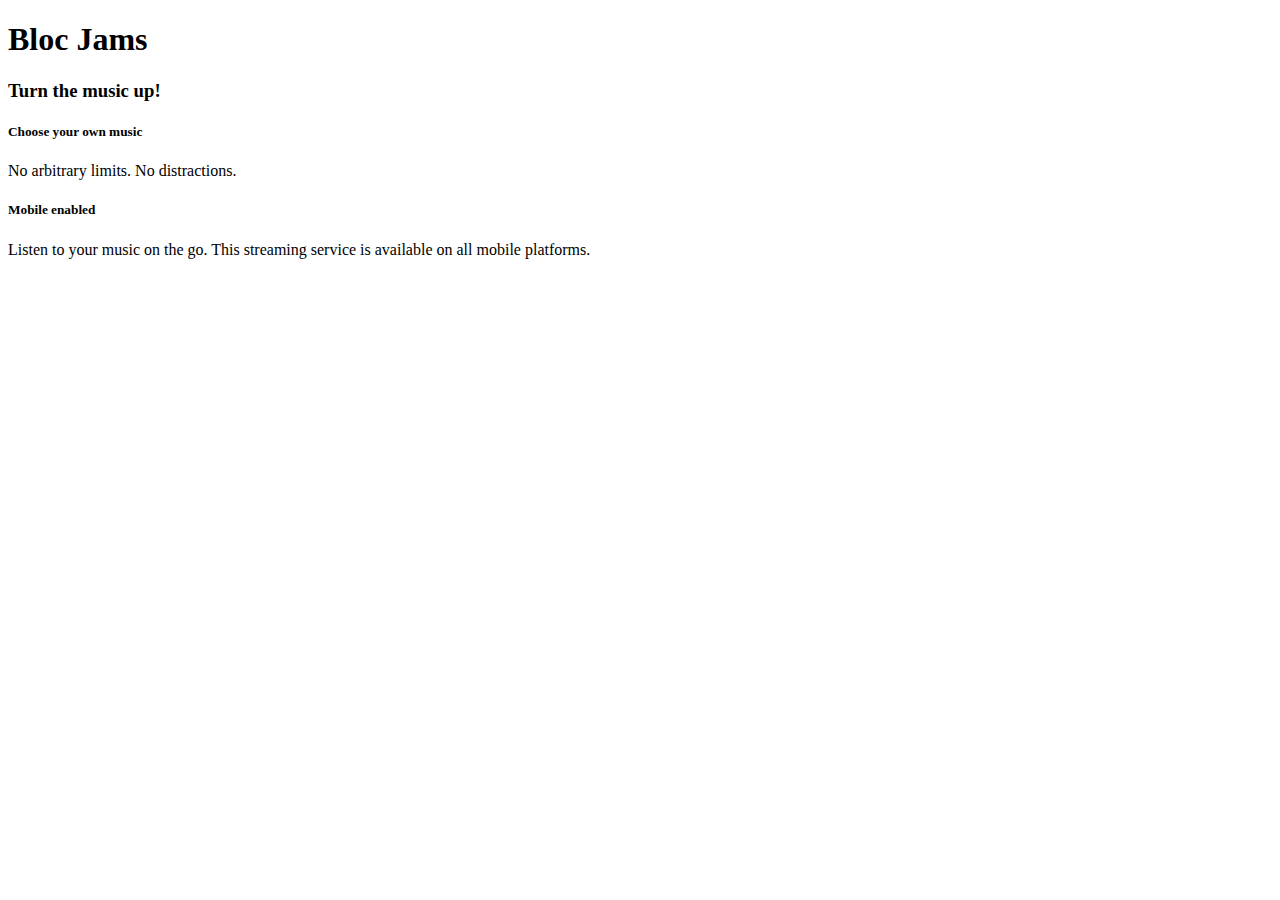
==== index.html @ 1c51bdc6 "Commit .gitignore and index.html" ====
<!DOCTYPE html>
<html>
    <head>
        <title>Bloc Jams</title>
    </head>
    <body>
        <nav> <!-- navigation bar -->
        </nav>
        <section> <!-- hero content -->
          <h1>Bloc Jams</h1>
          <h3>Turn the music up!</h3>
        </section>
        <section> <!-- selling points -->
          <div>
            <h5>Choose your own music</h5>
            <p>No arbitrary limits. No distractions.</p>
          </div>
          <div>
            <h5>Mobile enabled</h5>
            <p>Listen to your music on the go. This streaming service is available on all mobile platforms.</p>
          </div>
        </section>
    </body>
</html>
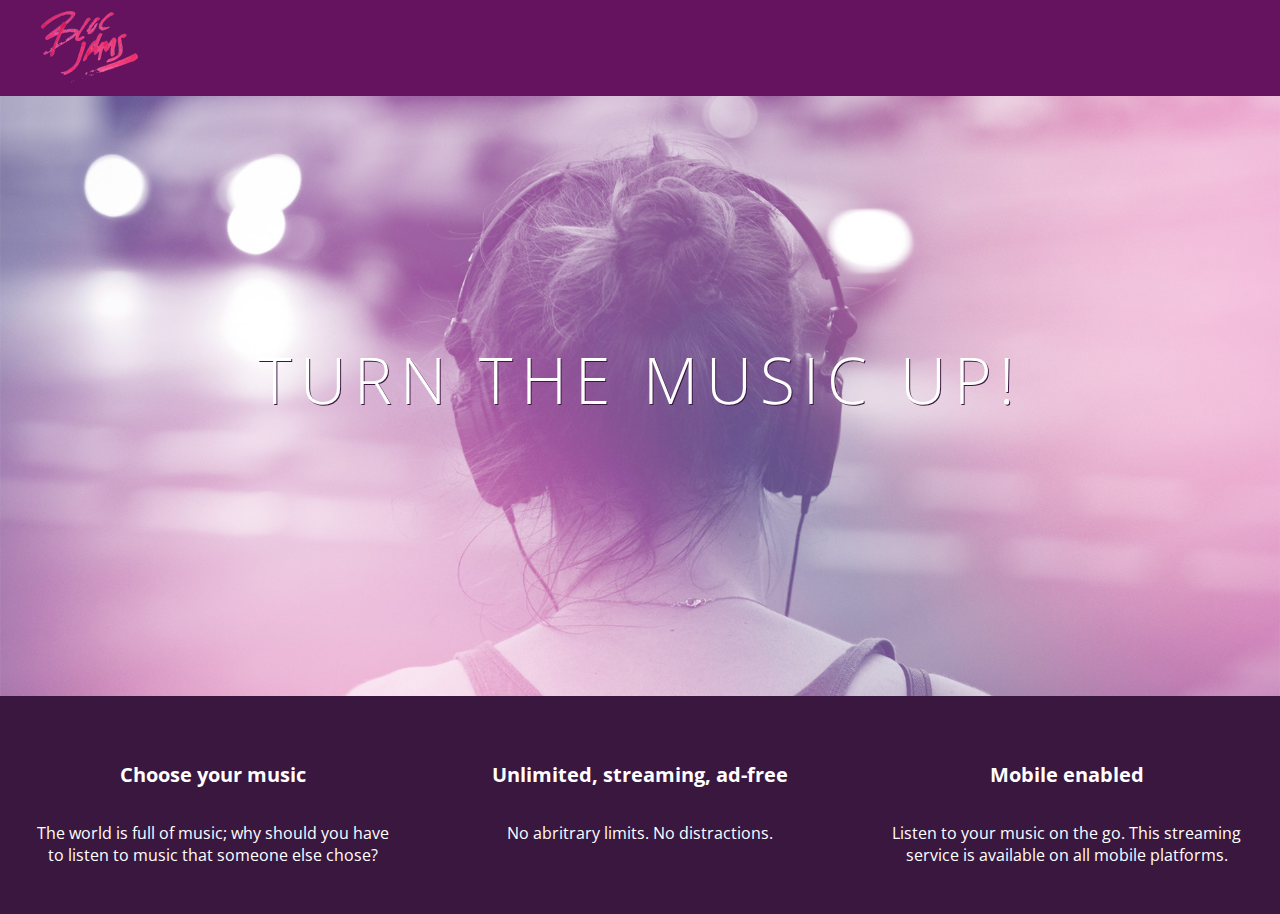
==== commit 8d55186f: "Commit checkpoint-3-css branch and index.html and css changes" ====
--- a/index.html
+++ b/index.html
@@ -2,22 +2,35 @@
 <html>
     <head>
         <title>Bloc Jams</title>
+        <link rel="stylesheet" type="text/css" href="http://fonts.googleapis.com/css?family=Open+Sans:400,800,600,700,300">
+         <link rel="stylesheet" type="text/css" href="http://code.ionicframework.com/ionicons/2.0.1/css/ionicons.min.css">
+        <link rel="stylesheet" type="text/css" href="styles/normalize.css">
+        <link rel="stylesheet" type="text/css" href="styles/main.css">
     </head>
-    <body>
-        <nav> <!-- navigation bar -->
+    <body class="landing">
+        <nav class="navbar"> <!-- navigation bar -->
+          <img src="assets/images/bloc_jams_logo.png" alt="bloc jams logo" class="logo">
         </nav>
-        <section> <!-- hero content -->
-          <h1>Bloc Jams</h1>
-          <h3>Turn the music up!</h3>
+        <section class="hero-content"> <!-- hero content -->
+          <h1 class="hero-title">Turn the music up!</h1>
+
         </section>
-        <section> <!-- selling points -->
-          <div>
-            <h5>Choose your own music</h5>
-            <p>No arbitrary limits. No distractions.</p>
+        <section class="selling-points"> <!-- selling points -->
+
+          <div class="point">
+            <span class="ion-music-note"></span>
+            <h5 class="point-title">Choose your music</h5>
+            <p class="point-description">The world is full of music; why should you have to listen to music that someone else chose?</p>
           </div>
-          <div>
-            <h5>Mobile enabled</h5>
-            <p>Listen to your music on the go. This streaming service is available on all mobile platforms.</p>
+          <div class="point">
+            <span class="ion-radio-waves"></span>
+            <h5 class="point-title">Unlimited, streaming, ad-free</h5>
+            <p class="point-description">No abritrary limits. No distractions.</p>
+          </div>
+          <div class="point">
+            <span class="ion-iphone"></span>
+            <h5 class="point-title">Mobile enabled</h5>
+            <p class="point-description">Listen to your music on the go. This streaming service is available on all mobile platforms.</p>
           </div>
         </section>
     </body>
--- a/styles/main.css
+++ b/styles/main.css
@@ -0,0 +1,77 @@
+html {
+    height: 100%; /* makes sure our HTML takes up 100% of the browser window */
+    font-size: 100%;
+}
+
+body {
+    font-family: 'Open Sans'; /* sets our font to the "Open Sans" typeface */
+    color: white;             /* sets the text color to white */
+    min-height: 100%;         /* says the height of the body must be, at minimum, 100% of the window */
+}
+
+body.landing {
+    background-color: rgb(58,23,63); /* sets the background color to an RGB value (see below) */
+}
+
+.navbar {
+  padding: 0.5rem;
+  background-color: rgb(101,18,95);
+}
+
+.navbar .logo {
+  position: relative; /* positioning will be explained in a resource */
+  left: 2rem;
+}
+
+.hero-content {
+  position: relative; /* positioning will be explained in a resource */
+  min-height: 600px; /* hero content element must be _at least_ 600 pixels */
+  background-image: url(../assets/images/bloc_jams_bg.jpg);
+  background-repeat: no-repeat;
+  background-position: center center;
+  background-size: cover;
+}
+
+.hero-content .hero-title {
+  position: absolute;  /* positioning will be explained in a resource */
+  top: 40%;  /* positioning will be explained in a resource */
+  -webkit-transform: translateY(-50%);
+  -moz-transform: translateY(-50%);
+  -ms-transform: translateY(-50%);
+  transform: translateY(-50%);
+  width: 100%;   /* makes sure the title inhabits the full width of its container */
+  text-align: center;  /* aligns text in the horizontal center of the element */
+  font-size: 4rem;  /* specifies the size of the font in root em units */
+  font-weight: 300;  /* makes the font thinner or lighter weight */
+  text-transform: uppercase;  /* transforms the text to be all uppercase lettering */
+  letter-spacing: 0.5rem;  /* puts 0.5 root ems worth of space between each letter */
+  text-shadow: 1px 1px 0px rgb(58,23,63);  /* creates a shadow underneath the text for readability over the image */
+ }
+
+.selling-points {
+  position: relative;
+  display: table;
+  width: 100%
+  -webkit-box-sizing: border-box;
+  -moz-box-sizing: border-box;
+  box-sizing: border-box; /* we'll explain this in a resource */
+}
+
+.point {
+  display: table-cell;
+  position: relative;
+  width: 33.3%;
+  padding: 2rem;
+  text-align: center;
+}
+
+.point .point-title {
+  font-size: 1.25rem;
+}
+
+.ion-music-note,
+.ion-radio-waves,
+.ion-iphone {
+     color: rgb(233,50,117);
+     font-size: 5rem;
+ }
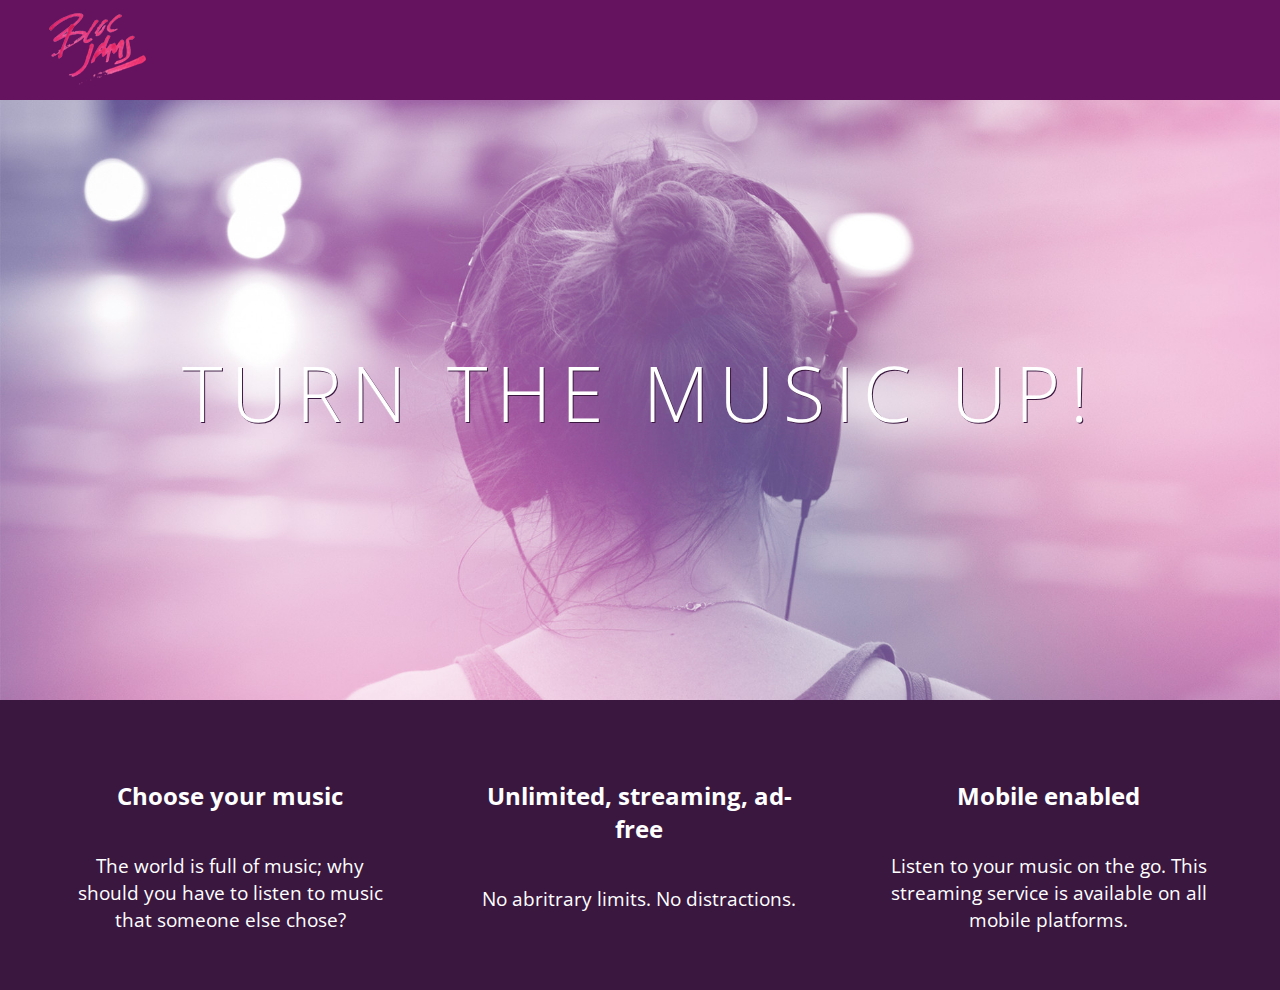
==== commit 7894e0b5: "Commit checkpoint-4-cssresponsiveness" ====
--- a/index.html
+++ b/index.html
@@ -2,10 +2,12 @@
 <html>
     <head>
         <title>Bloc Jams</title>
+        <meta name="viewport" content="width=device-width, initial-scale=1">
         <link rel="stylesheet" type="text/css" href="http://fonts.googleapis.com/css?family=Open+Sans:400,800,600,700,300">
          <link rel="stylesheet" type="text/css" href="http://code.ionicframework.com/ionicons/2.0.1/css/ionicons.min.css">
         <link rel="stylesheet" type="text/css" href="styles/normalize.css">
         <link rel="stylesheet" type="text/css" href="styles/main.css">
+         <link rel="stylesheet" type="text/css" href="styles/landing.css">
     </head>
     <body class="landing">
         <nav class="navbar"> <!-- navigation bar -->
@@ -15,19 +17,19 @@
           <h1 class="hero-title">Turn the music up!</h1>
 
         </section>
-        <section class="selling-points"> <!-- selling points -->
+        <section class="selling-points container"> <!-- selling points -->
 
-          <div class="point">
+          <div class="point column third">
             <span class="ion-music-note"></span>
             <h5 class="point-title">Choose your music</h5>
             <p class="point-description">The world is full of music; why should you have to listen to music that someone else chose?</p>
           </div>
-          <div class="point">
+          <div class="point column third">
             <span class="ion-radio-waves"></span>
             <h5 class="point-title">Unlimited, streaming, ad-free</h5>
             <p class="point-description">No abritrary limits. No distractions.</p>
           </div>
-          <div class="point">
+          <div class="point column third">
             <span class="ion-iphone"></span>
             <h5 class="point-title">Mobile enabled</h5>
             <p class="point-description">Listen to your music on the go. This streaming service is available on all mobile platforms.</p>
--- a/styles/main.css
+++ b/styles/main.css
@@ -1,3 +1,9 @@
+*, *::before, *::after {
+     -moz-box-sizing: border-box;
+     -webkit-box-sizing: border-box;
+     box-sizing: border-box;
+ }
+
 html {
     height: 100%; /* makes sure our HTML takes up 100% of the browser window */
     font-size: 100%;
@@ -7,10 +13,6 @@
     font-family: 'Open Sans'; /* sets our font to the "Open Sans" typeface */
     color: white;             /* sets the text color to white */
     min-height: 100%;         /* says the height of the body must be, at minimum, 100% of the window */
-}
-
-body.landing {
-    background-color: rgb(58,23,63); /* sets the background color to an RGB value (see below) */
 }
 
 .navbar {
@@ -23,55 +25,30 @@
   left: 2rem;
 }
 
-.hero-content {
-  position: relative; /* positioning will be explained in a resource */
-  min-height: 600px; /* hero content element must be _at least_ 600 pixels */
-  background-image: url(../assets/images/bloc_jams_bg.jpg);
-  background-repeat: no-repeat;
-  background-position: center center;
-  background-size: cover;
+.container {
+     margin: 0 auto;
+     max-width: 64rem; /*the width is fixed so margin:0 auto centers the container*/
+ }
+
+/* Medium and small screens (640px), applies to anything bigger than 640px */
+@media (min-width: 640px) {
+   html { font-size: 112%; }
+
+   .column {
+    float: left;
+    padding-left: 1rem;
+    padding-right: 1rem;
+  }
+
+  .column.full { width: 100%; }
+  .column.two-thirds { width: 66.7%; }
+  .column.half { width: 50%; }
+  .column.third { width: 33.3%; }
+  .column.fourth { width: 25%; }
+  .column.flow-opposite { float: right; }
 }
 
-.hero-content .hero-title {
-  position: absolute;  /* positioning will be explained in a resource */
-  top: 40%;  /* positioning will be explained in a resource */
-  -webkit-transform: translateY(-50%);
-  -moz-transform: translateY(-50%);
-  -ms-transform: translateY(-50%);
-  transform: translateY(-50%);
-  width: 100%;   /* makes sure the title inhabits the full width of its container */
-  text-align: center;  /* aligns text in the horizontal center of the element */
-  font-size: 4rem;  /* specifies the size of the font in root em units */
-  font-weight: 300;  /* makes the font thinner or lighter weight */
-  text-transform: uppercase;  /* transforms the text to be all uppercase lettering */
-  letter-spacing: 0.5rem;  /* puts 0.5 root ems worth of space between each letter */
-  text-shadow: 1px 1px 0px rgb(58,23,63);  /* creates a shadow underneath the text for readability over the image */
- }
-
-.selling-points {
-  position: relative;
-  display: table;
-  width: 100%
-  -webkit-box-sizing: border-box;
-  -moz-box-sizing: border-box;
-  box-sizing: border-box; /* we'll explain this in a resource */
+/* Large screens (1024px) */
+@media (min-width: 1024px) {
+  html { font-size: 120%; }
 }
-
-.point {
-  display: table-cell;
-  position: relative;
-  width: 33.3%;
-  padding: 2rem;
-  text-align: center;
-}
-
-.point .point-title {
-  font-size: 1.25rem;
-}
-
-.ion-music-note,
-.ion-radio-waves,
-.ion-iphone {
-     color: rgb(233,50,117);
-     font-size: 5rem;
- }
--- a/styles/landing.css
+++ b/styles/landing.css
@@ -0,0 +1,49 @@
+body.landing {
+    background-color: rgb(58,23,63);
+}
+
+.hero-content {
+    position: relative;
+    min-height: 600px;
+    background-image: url(../assets/images/bloc_jams_bg.jpg);
+    background-repeat: no-repeat;
+    background-position: center center;
+    background-size: cover;
+}
+
+.hero-content .hero-title {
+    position: absolute;
+    top: 40%;
+    -webkit-transform: translateY(-50%);
+    -moz-transform: translateY(-50%);
+    transform: translateY(-50%);
+    width: 100%;
+    text-align: center;
+    font-size: 4rem;
+    font-weight: 300;
+    text-transform: uppercase;
+    letter-spacing: 0.5rem;
+    text-shadow: 1px 1px 0px rgb(58,23,63);
+}
+
+.selling-points {
+    position: relative;
+
+}
+
+.point {
+    position: relative;
+    padding: 2rem;
+    text-align: center;
+}
+
+.point .point-title {
+    font-size: 1.25rem;
+}
+
+.ion-music-note,
+.ion-radio-waves,
+.ion-iphone {
+    color: rgb(233,50,117);
+    font-size: 5rem;
+}
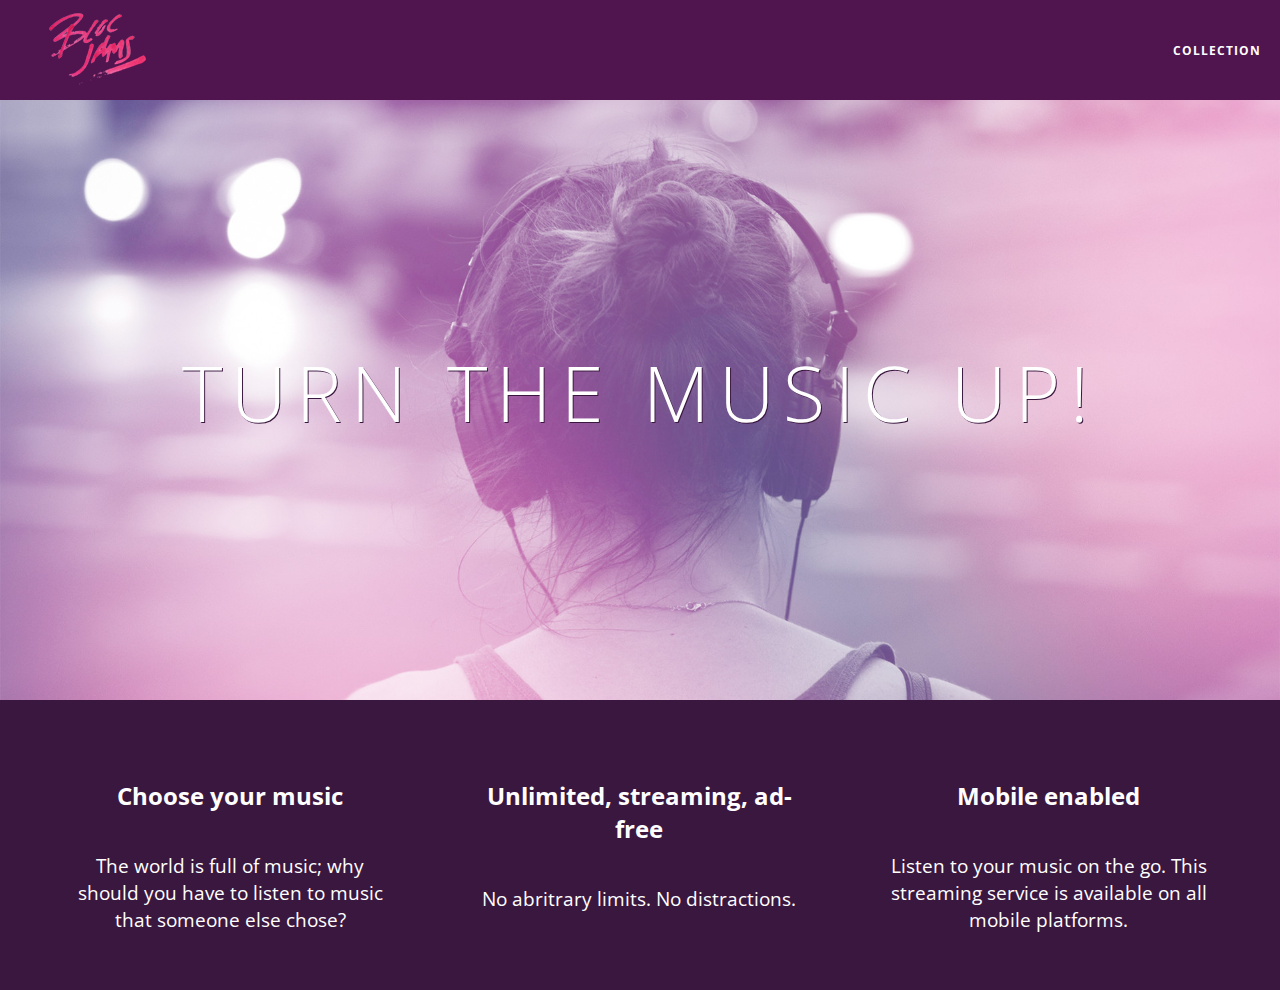
==== commit 5531342f: "Add collection.css and collection.html" ====
--- a/index.html
+++ b/index.html
@@ -11,13 +11,18 @@
     </head>
     <body class="landing">
         <nav class="navbar"> <!-- navigation bar -->
-          <img src="assets/images/bloc_jams_logo.png" alt="bloc jams logo" class="logo">
+          <a href="index.html" class="logo">
+              <img src="assets/images/bloc_jams_logo.png" alt="bloc jams logo">
+          </a>
+          <div class="links-container">
+              <a href="collection.html" class="navbar-link">collection</a>
+          </div>
         </nav>
         <section class="hero-content"> <!-- hero content -->
           <h1 class="hero-title">Turn the music up!</h1>
 
         </section>
-        <section class="selling-points container"> <!-- selling points -->
+        <section class="selling-points container" "clearfix"> <!-- selling points -->
 
           <div class="point column third">
             <span class="ion-music-note"></span>
--- a/styles/main.css
+++ b/styles/main.css
@@ -16,13 +16,45 @@
 }
 
 .navbar {
+  position: relative;
   padding: 0.5rem;
-  background-color: rgb(101,18,95);
+  background-color: rgba(101,18,95,0.5);
+  z-index: 1;
 }
 
 .navbar .logo {
   position: relative; /* positioning will be explained in a resource */
   left: 2rem;
+  cursor: pointer;
+}
+
+.navbar .links-container {
+    display: table;
+    position: absolute;
+    top: 0;
+    right: 0;
+    height: 100px;
+    color: white;
+}
+
+.links-container .navbar-link {
+    display: table-cell;
+    position: relative;
+    height: 100%;
+    padding-left: 1rem;
+    padding-right: 1rem;
+    vertical-align: middle;
+    color: white;
+    font-size: 0.625rem;
+    letter-spacing: 0.05rem;
+    font-weight: 700;
+    text-transform: uppercase;
+    text-decoration: none;
+    cursor: pointer;
+}
+
+.links-container .navbar-link:hover {
+    color: rgb(233,50,117);
 }
 
 .container {
@@ -52,3 +84,11 @@
 @media (min-width: 1024px) {
   html { font-size: 120%; }
 }
+
+.clearfix::after {
+   content: ".";
+   visibility: hidden;
+   display: block;
+   height: 0;
+   clear: both;
+}
